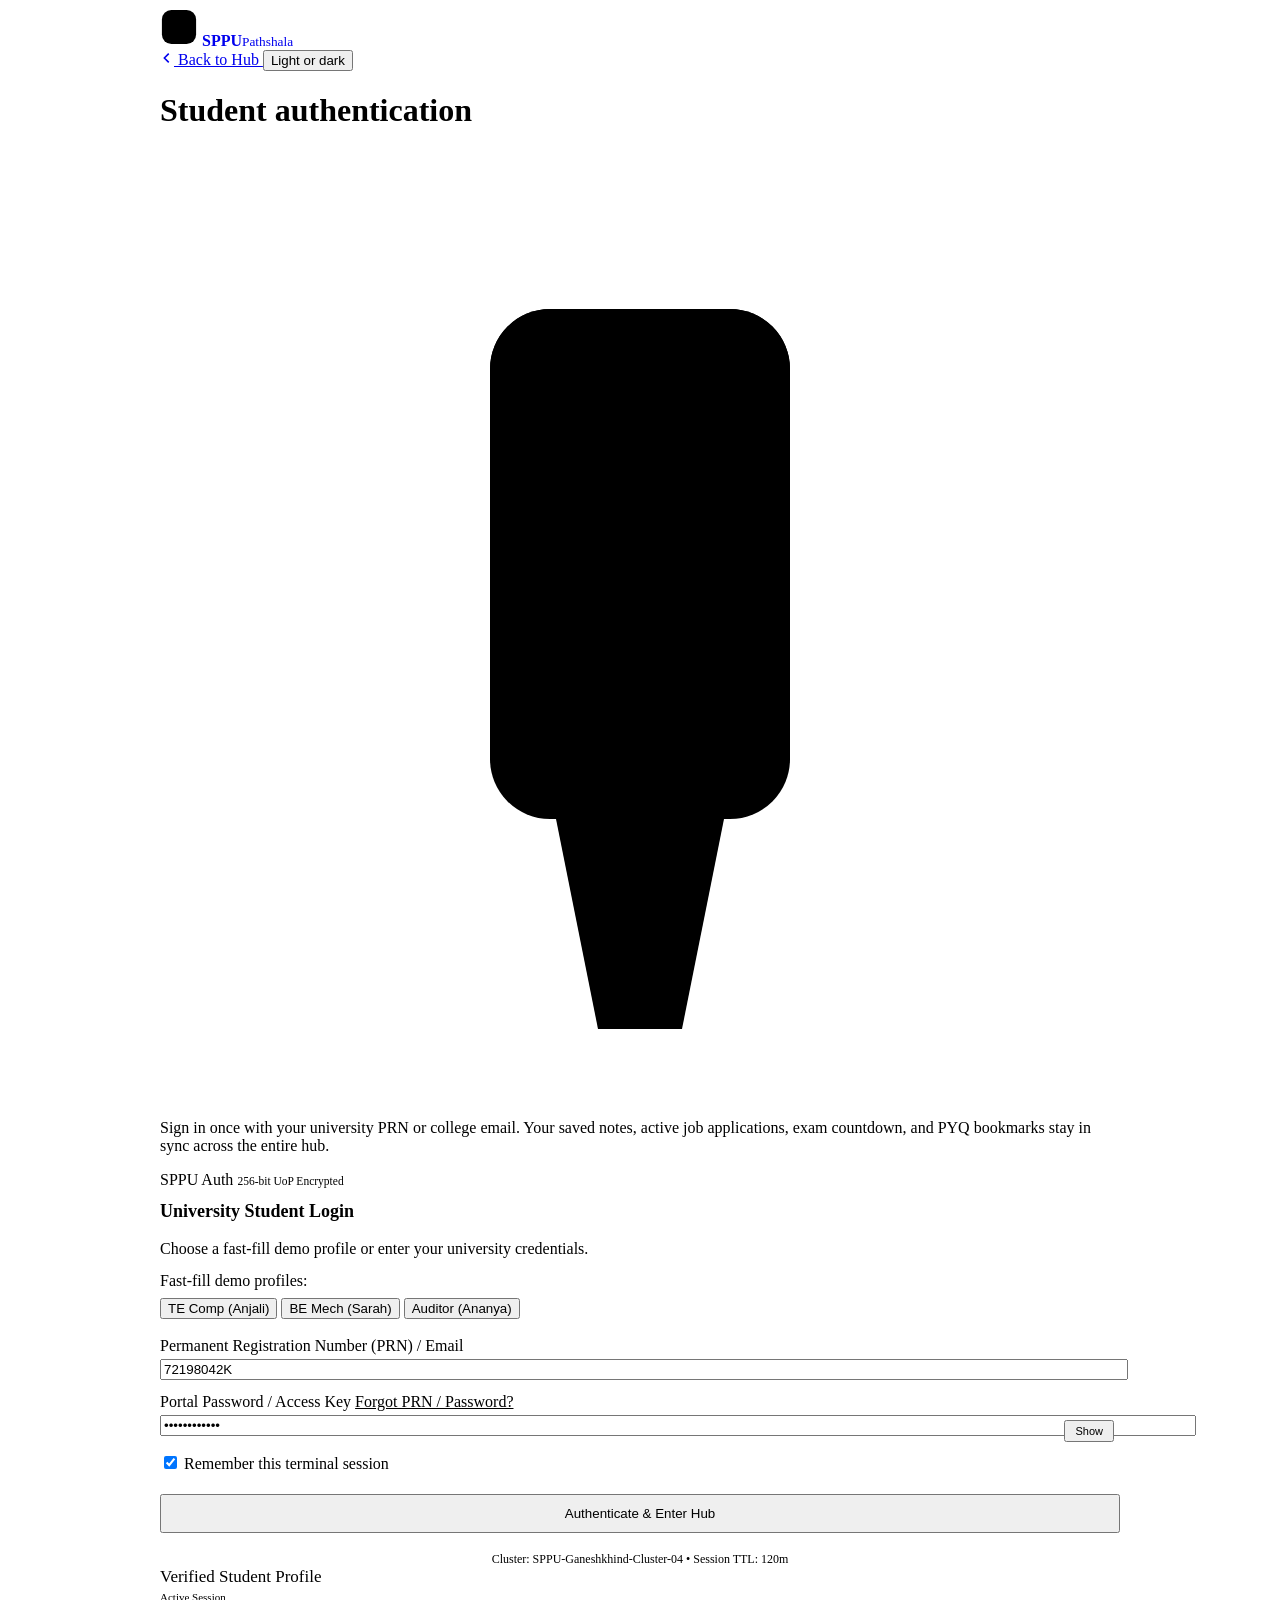
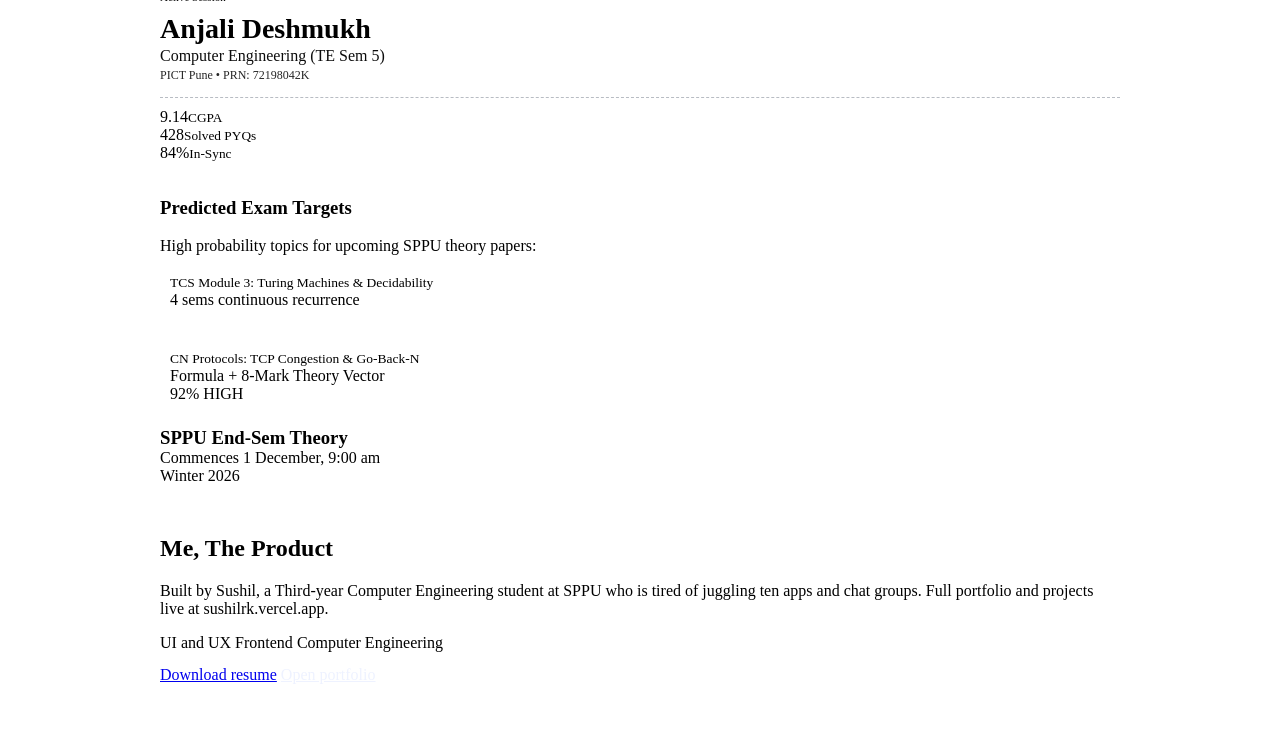
==== login.html @ c186affe "feat: add login page with responsive UI and authentication flow" ====
<!DOCTYPE html>
<html lang="en">

<head>
  <meta charset="utf-8">
  <meta name="viewport" content="width=device-width, initial-scale=1, viewport-fit=cover">
  <title>SPPU Pathshala — Login</title>
  <link rel="stylesheet"
    href="https://fonts.googleapis.com/css2?family=IBM+Plex+Sans+Condensed:wght@600;700&family=IBM+Plex+Sans:wght@400;500&family=IBM+Plex+Mono:wght@500&display=swap">
  <link rel="stylesheet" href="styles.css">
  <style>
    /* Specific layout refinement for standalone login view */
    .login-wrapper {
      min-height: 100vh;
      display: flex;
      flex-direction: column;
    }

    .login-container {
      max-width: 960px;
      margin: 0 auto;
      width: 100%;
      flex: 1;
      padding-bottom: 50px;
    }

    .profile-hud {
      display: grid;
      gap: 16px;
    }
  </style>
</head>

<body>
  <div class="login-wrapper">
    <main class="main login-container">
      <!-- Top navigation bar matching main page -->
      <div class="top">
        <a class="brand" href="index.html" style="text-decoration:none">
          <svg class="lg" viewBox="0 0 40 40" width="38" height="38" aria-hidden="true">
            <rect x="2" y="2" width="36" height="36" rx="10" style="fill:var(--paper);stroke:var(--ink)"
              stroke-width="2" />
            <path d="M13 2v36" style="stroke:var(--mar)" stroke-width="1.5" opacity=".7" />
            <rect x="15" y="18.5" width="19" height="8" rx="2" transform="rotate(-4 24 22)" style="fill:var(--notes)" />
            <path d="M31 15c-2-2.7-9-2.7-10 1.5-.8 3.5 3 4.1 5 4.9 3 1.2 4.6 2.6 3.6 5.8-1.2 3.2-8.1 3.2-10.6-.2"
              fill="none" style="stroke:var(--ink)" stroke-width="2.4" stroke-linecap="round" stroke-linejoin="round" />
          </svg>
          <span><b>SPPU</b><small>Pathshala</small></span>
        </a>
        <div class="row" style="margin-left:auto;gap:8px">
          <a class="top-btn" href="index.html">
            <svg viewBox="0 0 16 16" width="14" height="14" fill="none" stroke="currentColor" stroke-width="1.8"
              aria-hidden="true">
              <path d="M10 13L5 8l5-5" />
            </svg>
            Back to Hub
          </a>
          <button class="top-btn" data-a="th">Light or dark</button>
        </div>
      </div>

      <!-- Header with animated pen underline -->
      <div class="view sw" style="--c:var(--jobs);margin-top:8px">
        <header class="ph">
          <h1 class="d">
            <span class="hl">Student authentication
              <svg class="pen" viewBox="0 0 32 32" aria-hidden="true">
                <path d="M13 22h6l-1.6 8h-2.8z" style="fill:var(--c);stroke:var(--ink)" stroke-width="1.4"
                  stroke-linejoin="round" />
                <rect x="11" y="6" width="10" height="17" rx="2" style="fill:var(--paper);stroke:var(--ink)"
                  stroke-width="1.4" />
                <rect x="11" y="6" width="10" height="5.5" rx="2" style="fill:var(--c);stroke:var(--ink)"
                  stroke-width="1.4" />
                <path d="M14.5 15h3M14.5 18h3" style="stroke:var(--line)" stroke-width="1.2" stroke-linecap="round" />
              </svg>
            </span>
          </h1>
          <p class="lead">Sign in once with your university PRN or college email. Your saved notes, active job
            applications, exam countdown, and PYQ bookmarks stay in sync across the entire hub.</p>
        </header>

        <!-- Two Column Layout matching main page -->
        <div class="two">
          <!-- Left Column: Authentication Form -->
          <div class="card" style="--c:var(--jobs)">
            <div class="row sp">
              <span class="tag">SPPU Auth</span>
              <span class="mono sm" style="font-size:11.5px">256-bit UoP Encrypted</span>
            </div>

            <h3 style="margin-top:12px;font-size:18px">University Student Login</h3>
            <p class="sm" style="margin-bottom:14px">Choose a fast-fill demo profile or enter your university
              credentials.</p>

            <!-- Fast-fill Profile Switchers -->
            <div class="sm" style="font-weight:500;margin-bottom:8px">Fast-fill demo profiles:</div>
            <div class="row" style="margin-bottom:18px;gap:6px">
              <button type="button" class="chip on" id="btn-Anjali" onclick="pickProfile('')">TE Comp (Anjali)</button>
              <button type="button" class="chip" id="btn-Sarah" onclick="pickProfile('Sarah')">BE Mech (Sarah)</button>
              <button type="button" class="chip" id="btn-ananya" onclick="pickProfile('ananya')">Auditor
                (Ananya)</button>
            </div>

            <!-- Login Form -->
            <form id="loginForm" onsubmit="handleLogin(event)" style="display:grid;gap:13px">
              <div>
                <label for="prnInput" class="sm" style="display:block;margin-bottom:4px;font-weight:500">Permanent
                  Registration Number (PRN) / Email</label>
                <input type="text" id="prnInput" value="72198042K" required style="width:100%"
                  placeholder="e.g. 72198042K or student@pict.edu">
              </div>

              <div>
                <div class="row sp" style="margin-bottom:4px">
                  <label for="passInput" class="sm" style="font-weight:500">Portal Password / Access Key</label>
                  <a href="#" class="sm" style="color:var(--mute)"
                    onclick="event.preventDefault();alert('Demo password is pre-filled. You can also sign in with any sample text.')">Forgot
                    PRN / Password?</a>
                </div>
                <div style="position:relative">
                  <input type="password" id="passInput" value="sppu2026pass" required
                    style="width:100%;padding-right:70px">
                  <button type="button" class="btn s alt" onclick="togglePass()"
                    style="position:absolute;right:6px;top:5px;padding:3px 9px;font-size:11px"
                    id="passToggleBtn">Show</button>
                </div>
              </div>

              <label class="row" style="cursor:pointer;margin:4px 0">
                <input type="checkbox" id="rememberMe" checked>
                <span class="sm">Remember this terminal session</span>
              </label>

              <button type="submit" class="btn" style="width:100%;padding:10px;margin-top:4px"
                id="submitBtn">Authenticate &amp; Enter Hub</button>

              <div class="sm" style="text-align:center;color:var(--mute);margin-top:6px;font-size:12px">
                Cluster: SPPU-Ganeshkhind-Cluster-04 • Session TTL: 120m
              </div>
            </form>
          </div>

          <!-- Right Column: Profile Recon & Forecast -->
          <div class="profile-hud">
            <!-- Active Target Ticket -->
            <div class="ticket" id="profileTicket" style="transform:none;--planner:var(--planner)">
              <div class="row sp">
                <div class="d" style="font-size:17px">Verified Student Profile</div>
                <span class="tag" style="background:var(--ink);color:var(--paper);font-size:11px">Active Session</span>
              </div>
              <h2 class="d" id="previewName" style="font-size:28px;margin:8px 0 2px">Anjali Deshmukh</h2>
              <div class="sm" id="previewBranch" style="color:inherit;opacity:.95;font-weight:500">Computer Engineering
                (TE Sem 5)</div>
              <div class="mono" id="previewCollege" style="font-size:12px;margin-top:3px;opacity:.85">PICT Pune • PRN:
                72198042K</div>

              <div class="cd" style="margin-top:14px;border-top:1px dashed rgba(21,33,59,.3);padding-top:10px">
                <div><span id="previewCGPA">9.14</span><small>CGPA</small></div>
                <div><span id="previewPYQ">428</span><small>Solved PYQs</small></div>
                <div><span id="previewSync">84%</span><small>In-Sync</small></div>
              </div>
            </div>

            <!-- Predicted Exam Targets Card -->
            <div class="card" style="--c:var(--pyq)">
              <h3>Predicted Exam Targets</h3>
              <p class="sm" style="margin-bottom:12px">High probability topics for upcoming SPPU theory papers:</p>

              <div style="display:grid;gap:8px">
                <div class="row sp"
                  style="background:var(--bg);padding:8px 10px;border-radius:6px;border:1px solid var(--line)">
                  <div>
                    <div style="font-size:13.5px;font-weight:500" id="t1Title">TCS Module 3: Turing Machines &amp;
                      Decidability</div>
                    <div class="sm">4 sems continuous recurrence</div>
                  </div>
                  <span class="tag" style="--c:var(--mar);color:#fff" id="t1Weight">98% CRITICAL</span>
                </div>

                <div class="row sp"
                  style="background:var(--bg);padding:8px 10px;border-radius:6px;border:1px solid var(--line)">
                  <div>
                    <div style="font-size:13.5px;font-weight:500" id="t2Title">CN Protocols: TCP Congestion &amp;
                      Go-Back-N</div>
                    <div class="sm">Formula + 8-Mark Theory Vector</div>
                  </div>
                  <span class="tag" style="--c:var(--pyq)" id="t2Weight">92% HIGH</span>
                </div>
              </div>
            </div>

            <!-- Countdown card -->
            <div class="card" style="--c:var(--planner)">
              <div class="row sp">
                <div>
                  <h3 style="margin:0">SPPU End-Sem Theory</h3>
                  <div class="sm">Commences 1 December, 9:00 am</div>
                </div>
                <span class="tag">Winter 2026</span>
              </div>
            </div>
          </div>
        </div>

        <!-- Footer matching main page -->
        <footer class="me" style="margin-top:50px">
          <div>
            <h2 class="d">Me, The Product</h2>
            <p>Built by Sushil, a Third-year Computer Engineering student at SPPU who is tired of juggling ten apps and
              chat groups. Full portfolio and projects live at sushilrk.vercel.app.</p>
          </div>
          <div>
            <div class="row" style="margin-bottom:14px">
              <span class="chip">UI and UX</span>
              <span class="chip">Frontend</span>
              <span class="chip">Computer Engineering</span>
            </div>
            <div class="row">
              <a class="btn" href="https://sushilrk.vercel.app" target="_blank" rel="noopener">Download resume</a>
              <a class="btn alt" style="color:#eef2ff;border-color:#3a4870" href="https://sushilrk.vercel.app"
                target="_blank" rel="noopener">Open portfolio</a>
            </div>
          </div>
        </footer>
      </div>
    </main>
  </div>

  <script>
    const root = document.documentElement;
    try {
      const t = localStorage.getItem('th');
      if (t) root.dataset.theme = t;
    } catch (e) { }

    const profiles = {
      Anjali: {
        prn: "72198042K",
        name: "Anjali Deshmukh",
        branch: "Computer Engineering (TE Sem 5)",
        college: "PICT Pune • PRN: 72198042K",
        cgpa: "9.14",
        pyq: "428",
        sync: "84%",
        t1: "TCS Module 3: Turing Machines & Decidability",
        t1W: "98% CRITICAL",
        t2: "CN Protocols: TCP Congestion & Go-Back-N",
        t2W: "92% HIGH",
        color: "var(--planner)"
      },
      Sarah: {
        prn: "71923410B",
        name: "Saraswati Kulkarni",
        branch: "Mechanical Engineering (BE Sem 7)",
        college: "COEP Technological University • PRN: 71923410B",
        cgpa: "8.78",
        pyq: "392",
        sync: "76%",
        t1: "FEA: 2D Truss Element Formulation",
        t1W: "95% CRITICAL",
        t2: "Robotics: DH Parameters & Inverse Kinematics",
        t2W: "89% HIGH",
        color: "var(--events)"
      },
      ananya: {
        prn: "GUEST-9901X",
        name: "Dr. Ananya Joshi",
        branch: "Academic Auditor & Researcher",
        college: "SPPU Campus • PRN: GUEST-9901X",
        cgpa: "10.0",
        pyq: "500",
        sync: "100%",
        t1: "SPPU 2026 Exam Pattern Calibration",
        t1W: "100% AUDIT",
        t2: "Credit System & Relative Grading Curves",
        t2W: "99% RECON",
        color: "var(--lost)"
      }
    };

    let activeKey = 'Anjali';

    function pickProfile(key) {
      activeKey = key;
      const p = profiles[key];
      ['Anjali', 'Sarah', 'ananya'].forEach(k => {
        const el = document.getElementById('btn-' + k);
        if (el) el.classList.toggle('on', k === key);
      });
      document.getElementById('prnInput').value = p.prn;
      document.getElementById('previewName').textContent = p.name;
      document.getElementById('previewBranch').textContent = p.branch;
      document.getElementById('previewCollege').textContent = p.college;
      document.getElementById('previewCGPA').textContent = p.cgpa;
      document.getElementById('previewPYQ').textContent = p.pyq;
      document.getElementById('previewSync').textContent = p.sync;
      document.getElementById('t1Title').textContent = p.t1;
      document.getElementById('t1Weight').textContent = p.t1W;
      document.getElementById('t2Title').textContent = p.t2;
      document.getElementById('t2Weight').textContent = p.t2W;
      const ticket = document.getElementById('profileTicket');
      if (ticket) ticket.style.setProperty('--planner', p.color);
    }

    function togglePass() {
      const inp = document.getElementById('passInput');
      const btn = document.getElementById('passToggleBtn');
      if (inp.type === 'password') {
        inp.type = 'text';
        btn.textContent = 'Hide';
      } else {
        inp.type = 'password';
        btn.textContent = 'Show';
      }
    }

    // Theme toggle button matching main page
    document.querySelector('[data-a="th"]')?.addEventListener('click', () => {
      const dk = root.dataset.theme ? root.dataset.theme === 'dark' : matchMedia('(prefers-color-scheme:dark)').matches;
      const n = dk ? 'light' : 'dark';
      root.dataset.theme = n;
      try { localStorage.setItem('th', n); } catch (e) { }
    });

    function handleLogin(e) {
      e.preventDefault();
      const btn = document.getElementById('submitBtn');
      const p = profiles[activeKey] || profiles.Anjali;
      const prn = document.getElementById('prnInput').value.trim() || p.prn;

      btn.textContent = 'Authenticating with SPPU...';
      btn.style.opacity = '0.75';
      btn.disabled = true;

      try {
        localStorage.setItem('sppu_user', JSON.stringify({
          prn: prn,
          name: p.name,
          branch: p.branch,
          college: p.college
        }));
      } catch (err) { }

      setTimeout(() => {
        btn.textContent = '✓ Access Granted! Redirecting...';
        btn.style.background = 'var(--lost)';
        btn.style.color = 'var(--on)';
        btn.style.borderColor = 'var(--ink)';
        setTimeout(() => {
          window.location.href = 'index.html';
        }, 500);
      }, 600);
    }

    // Check if user is already saved
    try {
      const saved = JSON.parse(localStorage.getItem('sppu_user'));
      if (saved && saved.name) {
        for (const [k, v] of Object.entries(profiles)) {
          if (v.name === saved.name) {
            pickProfile(k);
            break;
          }
        }
      }
    } catch (e) { }
  </script>
</body>

</html>
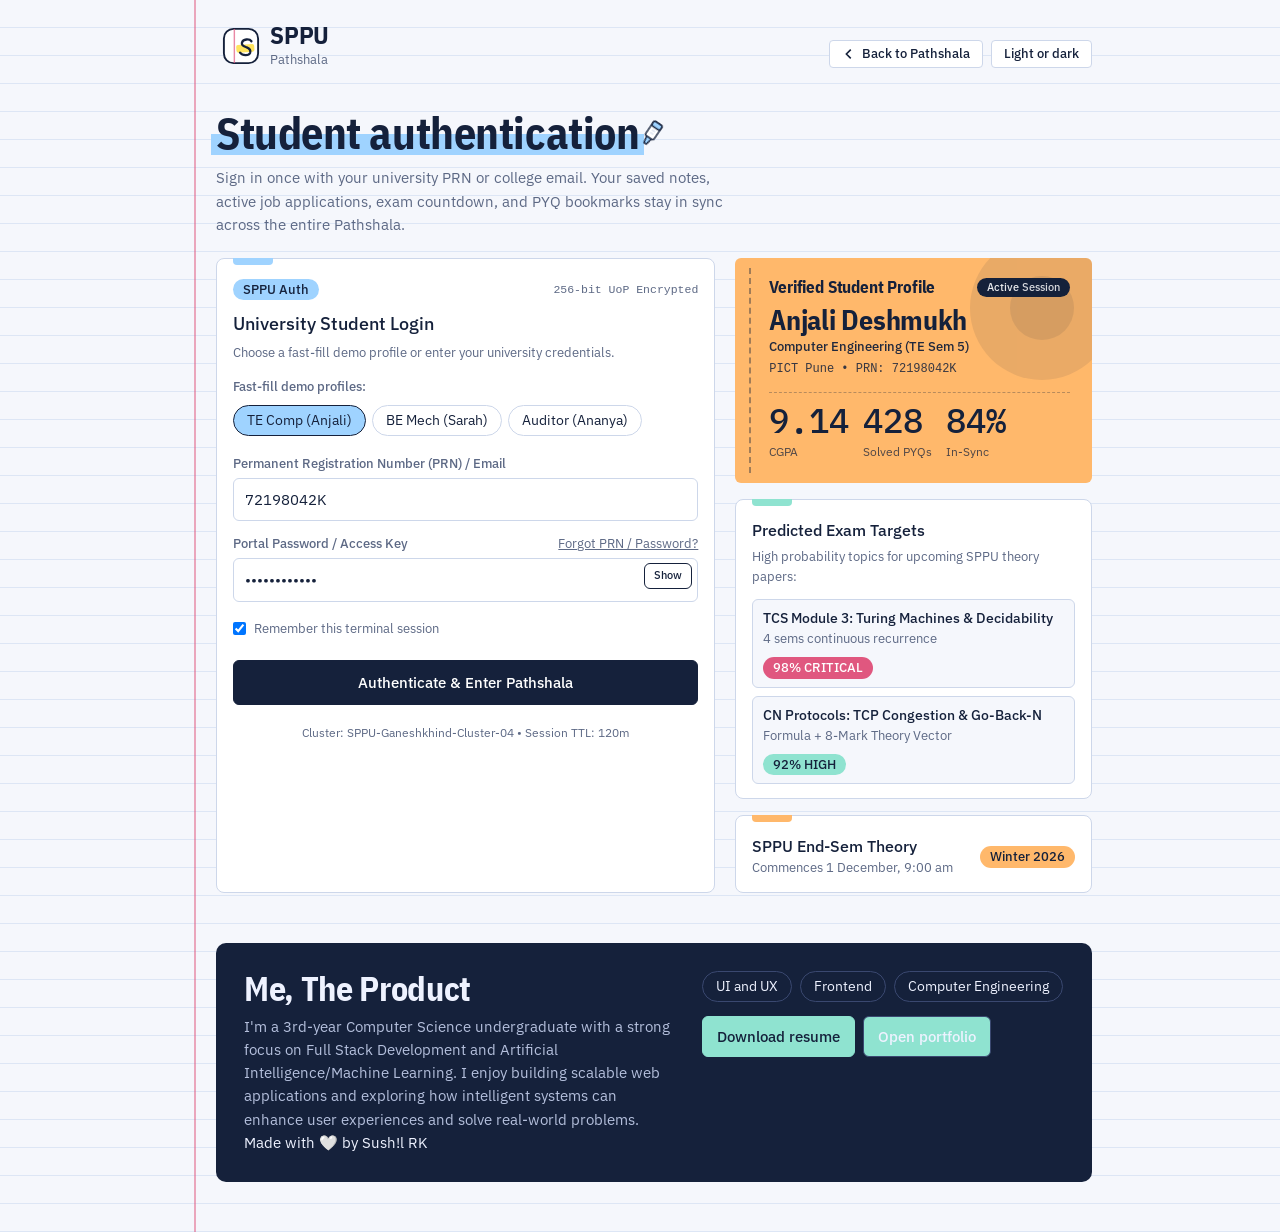
==== commit e4f49e58: "fix : fix login frontend bug" ====
--- a/login.html
+++ b/login.html
@@ -5,6 +5,7 @@
   <meta charset="utf-8">
   <meta name="viewport" content="width=device-width, initial-scale=1, viewport-fit=cover">
   <title>SPPU Pathshala — Login</title>
+  <link rel="icon" type="image/svg+xml" href="data:image/svg+xml,%3Csvg xmlns='http://www.w3.org/2000/svg' viewBox='0 0 40 40'%3E%3Crect x='2' y='2' width='36' height='36' rx='10' fill='%23fff' stroke='%2315213b' stroke-width='2'/%3E%3Cpath d='M13 2v36' stroke='%23e0577f' stroke-width='1.5' opacity='.7'/%3E%3Crect x='15' y='18.5' width='19' height='8' rx='2' transform='rotate(-4 24 22)' fill='%23ffe45e'/%3E%3Cpath d='M31 15c-2-2.7-9-2.7-10 1.5-.8 3.5 3 4.1 5 4.9 3 1.2 4.6 2.6 3.6 5.8-1.2 3.2-8.1 3.2-10.6-.2' fill='none' stroke='%2315213b' stroke-width='2.4' stroke-linecap='round' stroke-linejoin='round'/%3E%3C/svg%3E">
   <link rel="stylesheet"
     href="https://fonts.googleapis.com/css2?family=IBM+Plex+Sans+Condensed:wght@600;700&family=IBM+Plex+Sans:wght@400;500&family=IBM+Plex+Mono:wght@500&display=swap">
   <link rel="stylesheet" href="styles.css">
@@ -53,7 +54,7 @@
               aria-hidden="true">
               <path d="M10 13L5 8l5-5" />
             </svg>
-            Back to Hub
+            Back to Pathshala
           </a>
           <button class="top-btn" data-a="th">Light or dark</button>
         </div>
@@ -76,7 +77,7 @@
             </span>
           </h1>
           <p class="lead">Sign in once with your university PRN or college email. Your saved notes, active job
-            applications, exam countdown, and PYQ bookmarks stay in sync across the entire hub.</p>
+            applications, exam countdown, and PYQ bookmarks stay in sync across the entire Pathshala.</p>
         </header>
 
         <!-- Two Column Layout matching main page -->
@@ -95,7 +96,7 @@
             <!-- Fast-fill Profile Switchers -->
             <div class="sm" style="font-weight:500;margin-bottom:8px">Fast-fill demo profiles:</div>
             <div class="row" style="margin-bottom:18px;gap:6px">
-              <button type="button" class="chip on" id="btn-Anjali" onclick="pickProfile('')">TE Comp (Anjali)</button>
+              <button type="button" class="chip on" id="btn-Anjali" onclick="pickProfile('Anjali')">TE Comp (Anjali)</button>
               <button type="button" class="chip" id="btn-Sarah" onclick="pickProfile('Sarah')">BE Mech (Sarah)</button>
               <button type="button" class="chip" id="btn-ananya" onclick="pickProfile('ananya')">Auditor
                 (Ananya)</button>
@@ -132,7 +133,7 @@
               </label>
 
               <button type="submit" class="btn" style="width:100%;padding:10px;margin-top:4px"
-                id="submitBtn">Authenticate &amp; Enter Hub</button>
+                id="submitBtn">Authenticate &amp; Enter Pathshala</button>
 
               <div class="sm" style="text-align:center;color:var(--mute);margin-top:6px;font-size:12px">
                 Cluster: SPPU-Ganeshkhind-Cluster-04 • Session TTL: 120m
@@ -143,7 +144,16 @@
           <!-- Right Column: Profile Recon & Forecast -->
           <div class="profile-hud">
             <!-- Active Target Ticket -->
-            <div class="ticket" id="profileTicket" style="transform:none;--planner:var(--planner)">
+            <div class="ticket" id="profileTicket" style="transform:none;position:relative;overflow:hidden">
+              <!-- Background Sticker for Anjali -->
+              <div id="profileSticker" style="position:absolute;right:-30px;top:-30px;width:160px;height:160px;opacity:0.3;pointer-events:none;color:var(--on)">
+                <svg viewBox="0 0 100 100" fill="currentColor" stroke="none">
+                  <circle cx="50" cy="50" r="45" opacity="0.3"/>
+                  <path d="M50 5v90M5 50h90" opacity="0.5"/>
+                  <circle cx="50" cy="50" r="20" opacity="0.4"/>
+                  <path d="M30 30l40 40M70 30l-40 40" opacity="0.5"/>
+                </svg>
+              </div>
               <div class="row sp">
                 <div class="d" style="font-size:17px">Verified Student Profile</div>
                 <span class="tag" style="background:var(--ink);color:var(--paper);font-size:11px">Active Session</span>
@@ -206,8 +216,10 @@
         <footer class="me" style="margin-top:50px">
           <div>
             <h2 class="d">Me, The Product</h2>
-            <p>Built by Sushil, a Third-year Computer Engineering student at SPPU who is tired of juggling ten apps and
-              chat groups. Full portfolio and projects live at sushilrk.vercel.app.</p>
+            <p>I'm a 3rd-year Computer Science undergraduate with a strong focus on Full Stack Development and Artificial Intelligence/Machine Learning. I enjoy building scalable web applications and exploring how intelligent systems can enhance user experiences and solve real-world problems.</p>
+            <div class="shimmer-footer">
+              <span class="shimmer-text">Made with 🤍 by Sush!l RK</span>
+            </div>
           </div>
           <div>
             <div class="row" style="margin-bottom:14px">
@@ -246,7 +258,8 @@
         t1W: "98% CRITICAL",
         t2: "CN Protocols: TCP Congestion & Go-Back-N",
         t2W: "92% HIGH",
-        color: "var(--planner)"
+        color: "#ffb86b",
+        sticker: `<svg viewBox="0 0 100 100" fill="currentColor" stroke="none"><circle cx="50" cy="50" r="45" opacity="0.3"/><path d="M50 5v90M5 50h90" opacity="0.5"/><circle cx="50" cy="50" r="20" opacity="0.4"/><path d="M30 30l40 40M70 30l-40 40" opacity="0.5"/></svg>`
       },
       Sarah: {
         prn: "71923410B",
@@ -260,7 +273,8 @@
         t1W: "95% CRITICAL",
         t2: "Robotics: DH Parameters & Inverse Kinematics",
         t2W: "89% HIGH",
-        color: "var(--events)"
+        color: "#ff9ec4",
+        sticker: `<svg viewBox="0 0 100 100" fill="currentColor" stroke="none"><rect x="10" y="10" width="80" height="80" rx="8" opacity="0.3"/><circle cx="50" cy="50" r="25" opacity="0.4"/><path d="M50 25v50M25 50h50" opacity="0.5"/><path d="M30 30l40 40M70 30l-40 40" opacity="0.5"/></svg>`
       },
       ananya: {
         prn: "GUEST-9901X",
@@ -274,7 +288,8 @@
         t1W: "100% AUDIT",
         t2: "Credit System & Relative Grading Curves",
         t2W: "99% RECON",
-        color: "var(--lost)"
+        color: "#b9e6a2",
+        sticker: `<svg viewBox="0 0 100 100" fill="currentColor" stroke="none"><polygon points="50,10 90,90 10,90" opacity="0.3"/><circle cx="50" cy="55" r="12" opacity="0.4"/><path d="M50 67v20" opacity="0.5"/></svg>`
       }
     };
 
@@ -299,7 +314,16 @@
       document.getElementById('t2Title').textContent = p.t2;
       document.getElementById('t2Weight').textContent = p.t2W;
       const ticket = document.getElementById('profileTicket');
-      if (ticket) ticket.style.setProperty('--planner', p.color);
+      if (ticket) {
+        ticket.style.setProperty('--planner', p.color);
+        ticket.style.background = p.color;
+      }
+      const sticker = document.getElementById('profileSticker');
+      if (sticker && p.sticker) {
+        sticker.innerHTML = p.sticker;
+        sticker.style.color = 'var(--on)';
+        sticker.style.opacity = '0.3';
+      }
     }
 
     function togglePass() {
@@ -321,6 +345,9 @@
       root.dataset.theme = n;
       try { localStorage.setItem('th', n); } catch (e) { }
     });
+
+    // Initialize sticker on page load
+    pickProfile('Anjali');
 
     function handleLogin(e) {
       e.preventDefault();
--- a/styles.css
+++ b/styles.css
@@ -0,0 +1,1446 @@
+:root {
+    --bg: #f5f7fc;
+    --rule: #dde6f5;
+    --paper: #fff;
+    --ink: #15213b;
+    --mute: #5d6985;
+    --line: #cdd7ea;
+    --mar: #e0577f;
+    --on: #15213b;
+    --foot: #15213b;
+    --notes: #ffe45e;
+    --planner: #ffb86b;
+    --events: #ff9ec4;
+    --jobs: #9fd3ff;
+    --lost: #b9e6a2;
+    --mess: #d4c2ff;
+    --pyq: #8fe3d0;
+    --home: #ffe45e;
+    color-scheme: light;
+    box-sizing: border-box;
+    padding-top: env(safe-area-inset-top, 0px);
+    padding-bottom: env(safe-area-inset-bottom, 0px)
+}
+
+@media(prefers-color-scheme:dark) {
+    :root:not([data-theme="light"]) {
+        --bg: #000000;
+        --rule: #0d0d0d;
+        --paper: #161616;
+        --ink: #f0f0f0;
+        --mute: #6b7280;
+        --line: #2a2a2a;
+        --foot: #000000;
+        --card-shadow: 0 2px 8px rgba(0,0,0,.8), 0 0 0 1px rgba(255,255,255,.06);
+        --card-hover-shadow: 0 4px 20px rgba(0,0,0,.9), 0 0 0 1px rgba(255,255,255,.12);
+        color-scheme: dark
+    }
+}
+
+:root[data-theme="dark"] {
+    --bg: #000000;
+    --rule: #0d0d0d;
+    --paper: #161616;
+    --ink: #f0f0f0;
+    --mute: #6b7280;
+    --line: #2a2a2a;
+    --foot: #000000;
+    --card-shadow: 0 2px 8px rgba(0,0,0,.8), 0 0 0 1px rgba(255,255,255,.06);
+    --card-hover-shadow: 0 4px 20px rgba(0,0,0,.9), 0 0 0 1px rgba(255,255,255,.12);
+    color-scheme: dark
+}
+
+html {
+    scroll-padding-top: env(safe-area-inset-top, 0px)
+}
+
+* {
+    box-sizing: border-box;
+    margin: 0
+}
+
+body {
+    font: 15px/1.55 'IBM Plex Sans', system-ui, sans-serif;
+    color: var(--ink);
+    background: repeating-linear-gradient(transparent 0 27px, var(--rule) 27px 28px), var(--bg)
+}
+
+.d {
+    font-family: 'IBM Plex Sans Condensed', 'Arial Narrow', sans-serif;
+    font-weight: 700;
+    letter-spacing: -.01em;
+    line-height: 1.05
+}
+
+.app {
+    display: grid;
+    grid-template-columns: 224px 1fr;
+    min-height: 100vh
+}
+
+.side {
+    position: sticky;
+    top: env(safe-area-inset-top, 0px);
+    height: 100vh;
+    background: var(--paper);
+    border-right: 1px solid var(--line);
+    padding: 22px 12px;
+    display: flex;
+    flex-direction: column;
+    gap: 3px
+}
+
+.side .d {
+    font-size: 23px;
+    padding: 0 10px 18px
+}
+
+button,
+select,
+input,
+textarea {
+    font: inherit;
+    color: inherit
+}
+
+.nv {
+    all: unset;
+    cursor: pointer;
+    display: flex;
+    align-items: center;
+    gap: 10px;
+    padding: 9px 10px;
+    border-radius: 6px;
+    font-weight: 500;
+    color: var(--mute)
+}
+
+.nv i {
+    width: 10px;
+    height: 10px;
+    border-radius: 50%;
+    background: var(--c)
+}
+
+.nv.on {
+    background: var(--c);
+    color: var(--on)
+}
+
+.nv.on i {
+    background: var(--on)
+}
+
+.nv b {
+    margin-left: auto;
+    font: 500 12px 'IBM Plex Mono', monospace
+}
+
+:focus-visible {
+    outline: 2px solid var(--ink);
+    outline-offset: 2px
+}
+
+.main {
+    position: relative;
+    padding: 20px 28px 110px 56px;
+    min-width: 0
+}
+
+.main::before {
+    content: "";
+    position: absolute;
+    left: 34px;
+    top: 0;
+    bottom: 0;
+    width: 1.5px;
+    background: var(--mar);
+    opacity: .5
+}
+
+.top {
+    display: flex;
+    justify-content: space-between;
+    align-items: center;
+    margin-bottom: 22px
+}
+
+.top .d {
+    font-size: 19px;
+    display: none
+}
+
+.view {
+    max-width: 1000px;
+    --c: var(--home)
+}
+
+.ph {
+    margin-bottom: 22px
+}
+
+.ph h1 {
+    font-size: clamp(30px, 5vw, 44px)
+}
+
+.hl {
+    background: linear-gradient(transparent 52%, var(--c) 52% 90%, transparent 90%);
+    padding: 0 5px;
+    margin-left: -5px;
+    -webkit-box-decoration-break: clone;
+    box-decoration-break: clone
+}
+
+.lead {
+    max-width: 58ch;
+    color: var(--mute);
+    margin-top: 10px
+}
+
+/* ── Scroll-reveal animation ─────────────────────────────── */
+.reveal-hidden {
+    opacity: 0 !important;
+    transform: translateY(26px) !important;
+    transition:
+        opacity  .8s cubic-bezier(.25,.9,.3,1),
+        transform .8s cubic-bezier(.25,.9,.3,1) !important;
+    will-change: opacity, transform
+}
+
+.reveal-visible {
+    opacity: 1 !important;
+    transform: translateY(0) !important
+}
+
+@media(prefers-reduced-motion: reduce) {
+    .reveal-hidden,
+    .reveal-visible {
+        opacity: 1 !important;
+        transform: none !important;
+        transition: none !important
+    }
+}
+/* ────────────────────────────────────────────────────────── */
+
+
+.grid {
+    display: grid;
+    grid-template-columns: repeat(auto-fill, minmax(250px, 1fr));
+    gap: 16px
+}
+
+.card {
+    position: relative;
+    background: var(--paper);
+    border: 1px solid var(--line);
+    border-radius: 8px;
+    padding: 20px 16px 14px;
+    box-shadow: var(--card-shadow, none);
+    transition: box-shadow .25s, border-color .25s, transform .25s cubic-bezier(.25,.9,.3,1)
+}
+
+.card:hover {
+    border-color: color-mix(in srgb, var(--c, var(--ink)) 60%, var(--line));
+    transform: translateY(-3px);
+    box-shadow: var(--card-hover-shadow, 0 6px 20px rgba(21,33,59,.12)),
+                0 0 0 1px color-mix(in srgb, var(--c, transparent) 18%, transparent)
+}
+
+.card::before {
+    content: "";
+    position: absolute;
+    top: -1px;
+    left: 16px;
+    width: 40px;
+    height: 7px;
+    background: var(--c);
+    border-radius: 0 0 4px 4px
+}
+
+.card h3 {
+    font-size: 16px;
+    font-weight: 500;
+    line-height: 1.35;
+    margin-bottom: 6px
+}
+
+.row {
+    display: flex;
+    gap: 8px;
+    align-items: center;
+    flex-wrap: wrap
+}
+
+.sp {
+    justify-content: space-between
+}
+
+.tag {
+    display: inline-block;
+    background: var(--c);
+    color: var(--on);
+    border-radius: 99px;
+    padding: 1px 10px;
+    font-size: 12.5px;
+    font-weight: 500
+}
+
+.tag.q {
+    background: none;
+    border: 1px solid var(--line);
+    color: var(--mute)
+}
+
+.sm {
+    font-size: 13px;
+    color: var(--mute)
+}
+
+.mono {
+    font-family: 'IBM Plex Mono', monospace
+}
+
+.btn {
+    cursor: pointer;
+    border: 1px solid var(--ink);
+    background: var(--ink);
+    color: var(--paper);
+    border-radius: 6px;
+    padding: 8px 14px;
+    font-weight: 500;
+    text-decoration: none;
+    display: inline-block
+}
+
+.btn.alt {
+    background: none;
+    color: var(--ink)
+}
+
+.btn.s {
+    padding: 4px 10px;
+    font-size: 13px
+}
+
+.chip {
+    cursor: pointer;
+    border: 1px solid var(--line);
+    background: var(--paper);
+    border-radius: 99px;
+    padding: 4px 13px;
+    font-size: 13.5px
+}
+
+.chip.on {
+    background: var(--c);
+    color: var(--on);
+    border-color: var(--ink)
+}
+
+.top-btn {
+    cursor: pointer;
+    border: 1px solid var(--line);
+    background: var(--paper);
+    border-radius: 4px;
+    padding: 5px 12px;
+    font-size: 13px;
+    font-weight: 500;
+    display: inline-flex;
+    align-items: center;
+    gap: 6px;
+    line-height: 1.2;
+    white-space: nowrap;
+    color: var(--ink);
+    text-decoration: none
+}
+
+.top-btn:hover {
+    border-color: var(--ink);
+    background: var(--rule)
+}
+
+.bar {
+    display: flex;
+    gap: 10px;
+    flex-wrap: wrap;
+    margin-bottom: 18px;
+    align-items: center
+}
+
+input,
+select,
+textarea {
+    background: var(--paper);
+    border: 1px solid var(--line);
+    border-radius: 6px;
+    padding: 9px 11px;
+    min-width: 0
+}
+
+input[type=search] {
+    flex: 1 1 220px
+}
+
+textarea {
+    width: 100%;
+    min-height: 80px
+}
+
+.ib {
+    all: unset;
+    cursor: pointer;
+    padding: 4px;
+    border-radius: 6px;
+    display: inline-flex
+}
+
+.ib svg {
+    width: 20px;
+    height: 20px;
+    fill: none;
+    stroke: var(--ink);
+    stroke-width: 1.7
+}
+
+.ib.on svg {
+    fill: var(--c);
+}
+
+.empty {
+    color: var(--mute);
+    padding: 26px 0
+}
+
+.hero {
+    display: grid;
+    grid-template-columns: 1.15fr 1fr;
+    gap: 34px;
+    align-items: center;
+    margin-bottom: 34px
+}
+
+.hero h1 {
+    font-size: clamp(36px, 6vw, 58px);
+    margin-bottom: 6px
+}
+
+.ticket {
+    position: relative;
+    background: var(--planner);
+    color: var(--on);
+    padding: 20px 22px 18px 34px;
+    border-radius: 6px;
+    transform: rotate(-1.4deg)
+}
+
+.ticket::before {
+    content: "";
+    position: absolute;
+    left: 14px;
+    top: 10px;
+    bottom: 10px;
+    border-left: 2px dashed rgba(21, 33, 59, .4)
+}
+
+.ticket .d {
+    font-size: 21px
+}
+
+.cd {
+    display: flex;
+    gap: 14px;
+    margin: 10px 0 6px
+}
+
+.cd span {
+    font: 500 34px/1 'IBM Plex Mono', monospace
+}
+
+.cd small {
+    display: block;
+    font: 12px 'IBM Plex Sans', sans-serif;
+    opacity: .75;
+    margin-top: 4px
+}
+
+.tiles {
+    display: grid;
+    grid-template-columns: repeat(auto-fill, minmax(210px, 1fr));
+    gap: 16px
+}
+
+.tile {
+    all: unset;
+    cursor: pointer;
+    position: relative;
+    background: var(--paper);
+    border: 1px solid var(--line);
+    border-radius: 8px;
+    padding: 20px 16px 14px;
+    display: block;
+    box-shadow: var(--card-shadow, none);
+    transition: box-shadow .25s, border-color .25s, transform .25s cubic-bezier(.25,.9,.3,1)
+}
+
+.tile::before {
+    content: "";
+    position: absolute;
+    top: -1px;
+    left: 16px;
+    width: 40px;
+    height: 7px;
+    background: var(--c);
+    border-radius: 0 0 4px 4px
+}
+
+.tile:hover {
+    border-color: color-mix(in srgb, var(--c, var(--ink)) 70%, var(--line));
+    transform: translateY(-3px);
+    box-shadow: var(--card-hover-shadow, 0 6px 20px rgba(21,33,59,.12)),
+                0 0 0 1px color-mix(in srgb, var(--c, transparent) 20%, transparent)
+}
+
+.tile .d {
+    font-size: 30px;
+    margin: 4px 0
+}
+
+table {
+    width: 100%;
+    border-collapse: collapse;
+    background: var(--paper);
+    border: 1px solid var(--line)
+}
+
+td,
+th {
+    text-align: left;
+    padding: 9px 12px;
+    border-bottom: 1px solid var(--line)
+}
+
+th {
+    font-weight: 500;
+    color: var(--mute)
+}
+
+.sum {
+    display: grid;
+    grid-template-columns: repeat(4, 1fr);
+    gap: 10px;
+    margin-bottom: 16px
+}
+
+.sum button {
+    all: unset;
+    cursor: pointer;
+    background: var(--paper);
+    border: 1px solid var(--line);
+    border-radius: 8px;
+    padding: 10px 12px
+}
+
+.sum button.on {
+    border-color: var(--ink);
+    background: var(--c);
+    color: var(--on)
+}
+
+.sum .d {
+    font-size: 28px;
+    display: block
+}
+
+.two {
+    display: grid;
+    grid-template-columns: 1.4fr 1fr;
+    gap: 20px
+}
+
+.fq {
+    display: grid;
+    grid-template-columns: 130px 1fr 24px;
+    gap: 10px;
+    align-items: center;
+    margin: 8px 0;
+    font-size: 14px
+}
+
+.fq div {
+    height: 12px;
+    background: var(--rule);
+    border-radius: 3px
+}
+
+.fq i {
+    display: block;
+    height: 100%;
+    background: var(--c);
+    border-radius: 3px
+}
+
+.rev {
+    display: none;
+    margin-top: 10px;
+    border-top: 1px dashed var(--line);
+    padding-top: 8px
+}
+
+.open .rev {
+    display: block
+}
+
+.polaroid {
+    height: 110px;
+    border-radius: 6px;
+    margin-bottom: 12px;
+    background: repeating-linear-gradient(135deg, var(--rule) 0 8px, transparent 8px 16px);
+    display: grid;
+    place-items: center;
+    color: var(--mute);
+    font-size: 13px;
+    border: 1px solid var(--line);
+    position: relative;
+    overflow: hidden;
+}
+
+.polaroid img {
+    width: 100%;
+    height: 100%;
+    object-fit: cover;
+    display: block;
+    transition: transform .3s ease;
+}
+
+.card:hover .polaroid img {
+    transform: scale(1.04);
+}
+
+.polaroid .badge {
+    position: absolute;
+    top: 6px;
+    right: 6px;
+    background: rgba(21, 33, 59, .82);
+    color: #fff;
+    padding: 2px 8px;
+    border-radius: 99px;
+    font-size: 11px;
+    font-weight: 500;
+    backdrop-filter: blur(4px);
+}
+
+.me {
+    margin-top: 56px;
+    background: var(--foot);
+    color: #eef2ff;
+    border-radius: 10px;
+    padding: 28px;
+    display: grid;
+    grid-template-columns: 1.2fr 1fr;
+    gap: 24px
+}
+
+.me h2 {
+    font-size: 34px;
+    margin-bottom: 8px
+}
+
+.me p {
+    color: #b4bfdc;
+    max-width: 50ch
+}
+
+.me .chip {
+    background: none;
+    color: #eef2ff;
+    border-color: #3a4870;
+    cursor: default
+}
+
+.me .btn {
+    background: var(--pyq);
+    border-color: var(--pyq);
+    color: #15213b
+}
+
+#m {
+    position: fixed;
+    inset: 0;
+    background: rgba(10, 15, 30, .5);
+    display: none;
+    align-items: center;
+    justify-content: center;
+    z-index: 20
+}
+
+#m.on {
+    display: flex
+}
+
+.sheet {
+    background: var(--paper);
+    border-radius: 12px;
+    padding: 22px;
+    width: min(440px, 92vw);
+    display: grid;
+    gap: 12px;
+    max-height: 88vh;
+    overflow: auto
+}
+
+.sheet h2 {
+    font-size: 26px
+}
+
+.bn {
+    --tw: 87px;
+    --lw: 83px;
+    --sp: cubic-bezier(.3, 1.3, .45, 1);
+    display: none;
+    position: fixed;
+    left: 14px;
+    right: 14px;
+    bottom: calc(10px + env(safe-area-inset-bottom, 0px));
+    height: 64px;
+    padding: 0 6px;
+    z-index: 5;
+    touch-action: none;
+    user-select: none;
+    -webkit-user-select: none;
+    -webkit-touch-callout: none;
+    -webkit-tap-highlight-color: transparent
+}
+
+.bn .bg {
+    position: absolute;
+    inset: 0;
+    z-index: 0;
+    border-radius: 99px;
+    border: 1px solid var(--gl-e);
+    background: linear-gradient(180deg, var(--gl-a), var(--gl-b)), color-mix(in srgb, var(--paper) 30%, transparent);
+    -webkit-backdrop-filter: blur(16px) saturate(1.7);
+    backdrop-filter: blur(16px) saturate(1.7);
+    box-shadow: inset 0 1.5px 0 var(--gl-i), inset 0 -2px 6px rgba(21, 33, 59, .08), 0 12px 30px var(--gl-s), 0 2px 6px var(--gl-s)
+}
+
+.bt {
+    all: unset;
+    box-sizing: border-box;
+    flex: 1 1 0;
+    min-width: 0;
+    height: 100%;
+    position: relative;
+    z-index: 2;
+    display: flex;
+    flex-direction: column;
+    align-items: center;
+    justify-content: center;
+    gap: 4px;
+    cursor: pointer;
+    color: var(--mute);
+    font: 500 10.5px/1 'IBM Plex Sans', system-ui, sans-serif;
+    white-space: nowrap;
+    transition: color .2s;
+    -webkit-tap-highlight-color: transparent
+}
+
+.bt:focus-visible {
+    outline: 2px solid var(--ink);
+    outline-offset: -5px;
+    border-radius: 99px
+}
+
+.bt svg {
+    width: 23px;
+    height: 23px;
+    fill: none;
+    stroke: currentColor;
+    stroke-width: 1.7;
+    stroke-linecap: round;
+    stroke-linejoin: round;
+    transition: transform .3s var(--sp), fill .25s
+}
+
+.bt.hot {
+    color: var(--ink)
+}
+
+.bt.hot svg {
+    fill: color-mix(in srgb, var(--c) 60%, transparent);
+    transform: translateY(-1px) scale(1.08)
+}
+
+.bt b {
+    position: absolute;
+    top: 9px;
+    left: calc(50% + 7px);
+    min-width: 14px;
+    height: 14px;
+    padding: 0 3px;
+    border-radius: 99px;
+    background: var(--mar);
+    color: #fff;
+    font: 600 9px/14px 'IBM Plex Mono', monospace;
+    text-align: center
+}
+
+.bt b:empty {
+    display: none
+}
+
+.bl {
+    --sh: 0 12px 22px -10px rgba(14, 22, 45, .34), 0 2px 6px rgba(14, 22, 45, .14);
+    position: absolute;
+    left: 0;
+    top: 6px;
+    bottom: 6px;
+    width: var(--lw);
+    z-index: 1;
+    border-radius: 99px;
+    pointer-events: none;
+    will-change: transform;
+    transition: transform .55s var(--sp);
+    background: linear-gradient(180deg, rgba(255, 255, 255, calc(.18 + var(--gt)*.3)), rgba(255, 255, 255, calc(.04 + var(--gt)*.15)) 55%, rgba(255, 255, 255, calc(.12 + var(--gt)*.2))), color-mix(in srgb, var(--c, var(--home)) calc(12% + var(--gt)*26%), transparent);
+    -webkit-backdrop-filter: saturate(1.6) brightness(1.06);
+    backdrop-filter: saturate(1.6) brightness(1.06);
+    box-shadow: 0 0 0 .75px rgba(14, 22, 45, .34), inset 0 0 0 1px rgba(255, 255, 255, .3), inset 2.5px 2.5px 2px -1.5px #fff, inset -2.5px -2.5px 2px -1.5px rgba(255, 255, 255, .75), inset 0 12px 14px -12px rgba(255, 255, 255, .95), inset 0 -14px 16px -14px color-mix(in srgb, var(--c, var(--home)) 80%, transparent), var(--sh)
+}
+
+.bl::before {
+    content: "";
+    position: absolute;
+    left: 14%;
+    right: 14%;
+    top: 3px;
+    height: 30%;
+    border-radius: 99px;
+    background: linear-gradient(180deg, rgba(255, 255, 255, .85), rgba(255, 255, 255, 0));
+    opacity: .5
+}
+
+.bl.drag {
+    scale: 1.14 1.16;
+    --sh: 0 24px 34px -12px rgba(14, 22, 45, .42), 0 6px 14px rgba(14, 22, 45, .2);
+    transition: none
+}
+
+.bl.catch {
+    transition: transform .22s cubic-bezier(.2, .8, .3, 1)
+}
+
+@media(prefers-reduced-motion:reduce) {
+
+    .bl,
+    .bt svg {
+        transition: none !important
+    }
+}
+
+@media(max-width:820px) {
+    .app {
+        display: block
+    }
+
+    .side {
+        display: none
+    }
+
+    .bn {
+        display: flex
+    }
+
+    .main {
+        padding: 16px 16px 112px 32px
+    }
+
+    .main::before {
+        left: 16px
+    }
+
+    .top .d {
+        display: block
+    }
+
+    .hero,
+    .two,
+    .me {
+        grid-template-columns: 1fr
+    }
+
+    .sum {
+        grid-template-columns: repeat(2, 1fr)
+    }
+
+    #m {
+        align-items: flex-end
+    }
+
+    .sheet {
+        width: 100%;
+        border-radius: 16px 16px 0 0;
+        padding-bottom: calc(22px + env(safe-area-inset-bottom, 0px))
+    }
+
+    .top-btn {
+        padding: 4px 9px;
+        font-size: 12px;
+        gap: 5px;
+        border-radius: 4px
+    }
+}
+
+@media(prefers-reduced-motion:no-preference) {
+    .ticket {
+        animation: land .6s cubic-bezier(.2, .9, .3, 1.2)
+    }
+
+    @keyframes land {
+        from {
+            transform: rotate(5deg) translateY(-18px);
+            opacity: 0
+        }
+    }
+}
+
+:root {
+    --gl-a: rgba(255, 255, 255, .62);
+    --gl-b: rgba(255, 255, 255, .1);
+    --gl-e: rgba(255, 255, 255, .75);
+    --gl-i: rgba(255, 255, 255, .95);
+    --gl-s: rgba(21, 33, 59, .18);
+    --gl-h: rgba(255, 255, 255, .8);
+    --gt: .2
+}
+
+@media(prefers-color-scheme:dark) {
+    :root:not([data-theme="light"]) {
+        --gl-a: rgba(255, 255, 255, .16);
+        --gl-b: rgba(255, 255, 255, .03);
+        --gl-e: rgba(255, 255, 255, .22);
+        --gl-i: rgba(255, 255, 255, .35);
+        --gl-s: rgba(0, 0, 0, .5);
+        --gl-h: rgba(255, 255, 255, .26)
+    }
+}
+
+:root[data-theme="dark"] {
+    --gl-a: rgba(255, 255, 255, .16);
+    --gl-b: rgba(255, 255, 255, .03);
+    --gl-e: rgba(255, 255, 255, .22);
+    --gl-i: rgba(255, 255, 255, .35);
+    --gl-s: rgba(0, 0, 0, .5);
+    --gl-h: rgba(255, 255, 255, .26)
+}
+
+body {
+    overflow-x: clip
+}
+
+.top {
+    position: relative;
+    z-index: 8
+}
+
+.glass {
+    cursor: pointer;
+    display: inline-flex;
+    align-items: center;
+    gap: 8px;
+    padding: 7px 14px;
+    border-radius: 99px;
+    font-weight: 500;
+    color: var(--ink);
+    border: 1px solid var(--gl-e);
+    background: linear-gradient(180deg, var(--gl-a), var(--gl-b));
+    -webkit-backdrop-filter: blur(14px) saturate(1.8);
+    backdrop-filter: blur(14px) saturate(1.8);
+    box-shadow: inset 0 1.5px 0 var(--gl-i), inset 0 -2px 5px rgba(21, 33, 59, .1), 0 6px 16px var(--gl-s)
+}
+
+.glass svg {
+    transition: transform .25s
+}
+
+.glass[aria-expanded=true] svg {
+    transform: rotate(180deg)
+}
+
+.ddp {
+    position: absolute;
+    right: 0;
+    top: calc(100% + 8px);
+    width: 236px;
+    padding: 8px;
+    border-radius: 24px;
+    border: 1px solid var(--gl-e);
+    background: linear-gradient(160deg, var(--gl-a), var(--gl-b)), color-mix(in srgb, var(--paper) 55%, transparent);
+    -webkit-backdrop-filter: blur(22px) saturate(1.8);
+    backdrop-filter: blur(22px) saturate(1.8);
+    box-shadow: inset 0 1.5px 0 var(--gl-i), 0 18px 44px var(--gl-s);
+    transform-origin: top right;
+    transform: scale(.92) translateY(-8px);
+    opacity: 0;
+    visibility: hidden;
+    transition: transform .28s cubic-bezier(.3, 1.4, .5, 1), opacity .2s, visibility 0s .28s
+}
+
+.ddp.on {
+    transform: none;
+    opacity: 1;
+    visibility: visible;
+    transition-delay: 0s
+}
+
+.ddp .sm {
+    padding: 8px 10px 2px
+}
+
+.trk {
+    position: relative;
+    display: flex;
+    flex-direction: column;
+    gap: 4px;
+    padding: 4px
+}
+
+.it {
+    all: unset;
+    box-sizing: border-box;
+    height: 38px;
+    display: flex;
+    align-items: center;
+    gap: 10px;
+    padding: 0 16px;
+    border-radius: 99px;
+    cursor: pointer;
+    font-weight: 500;
+    border: 1px solid var(--gl-e);
+    background: linear-gradient(180deg, var(--gl-a), var(--gl-b));
+    box-shadow: inset 0 1px 0 var(--gl-i), 0 1px 3px var(--gl-s);
+    position: relative;
+    z-index: 1
+}
+
+.it:focus-visible {
+    outline: 2px solid var(--ink)
+}
+
+.it i {
+    width: 10px;
+    height: 10px;
+    border-radius: 50%;
+    background: var(--c);
+    box-shadow: 0 0 0 2px var(--gl-e)
+}
+
+.it.hot {
+    color: var(--ink)
+}
+
+.thumb {
+    position: absolute;
+    left: 4px;
+    right: 4px;
+    top: 4px;
+    height: 38px;
+    z-index: 2;
+    border-radius: 99px;
+    cursor: grab;
+    touch-action: none;
+    border: 1px solid var(--gl-e);
+    background: radial-gradient(130% 150% at 18% 0, var(--gl-h), transparent 58%), color-mix(in srgb, var(--c, var(--home)) 34%, transparent);
+    -webkit-backdrop-filter: blur(1.5px) saturate(2.2) brightness(1.08);
+    backdrop-filter: blur(1.5px) saturate(2.2) brightness(1.08);
+    box-shadow: inset 0 2px 1px var(--gl-i), inset 0 -4px 7px rgba(21, 33, 59, .14), inset 0 0 16px var(--gl-h), 0 10px 24px var(--gl-s), 0 2px 4px var(--gl-s);
+    will-change: transform;
+    transition: transform .55s cubic-bezier(.3, 1.45, .45, 1)
+}
+
+.thumb.drag {
+    transition: none;
+    cursor: grabbing;
+    scale: 1.05 1.14
+}
+
+.flip {
+    position: absolute;
+    inset: 0;
+    z-index: 4;
+    pointer-events: none;
+    transform-origin: left center;
+    transform-style: preserve-3d;
+    -webkit-transform-style: preserve-3d
+}
+
+.fr,
+.bk {
+    position: absolute;
+    inset: 0;
+    overflow: hidden;
+    backface-visibility: hidden;
+    -webkit-backface-visibility: hidden;
+    background: repeating-linear-gradient(transparent 0 27px, var(--rule) 27px 28px), var(--bg)
+}
+
+.fr {
+    padding: var(--pt, 76px) 28px 110px 56px
+}
+
+.bk {
+    padding: var(--pt, 76px) 28px 110px 56px;
+    transform: rotateY(180deg)
+}
+
+.fr::before,
+.bk::before {
+    content: "";
+    position: absolute;
+    left: 34px;
+    top: 0;
+    bottom: 0;
+    width: 1.5px;
+    background: var(--mar);
+    opacity: .5
+}
+
+.shd {
+    position: absolute;
+    inset: 0;
+    background: linear-gradient(90deg, rgba(10, 15, 30, .35), transparent 70%);
+    opacity: 0
+}
+
+.bk .shd {
+    background: linear-gradient(270deg, rgba(10, 15, 30, .3), transparent 70%)
+}
+
+.flip.rev .hl {
+    background-size: 0 100%
+}
+
+.hl {
+    background-repeat: no-repeat;
+    background-size: 100% 100%
+}
+
+.sw .hl {
+    background-size: 0 100%;
+    animation: mark .85s cubic-bezier(.55, .1, .25, 1) var(--hd, .45s) forwards
+}
+
+@keyframes mark {
+    to {
+        background-size: 100% 100%
+    }
+}
+
+@media(max-width:820px) {
+
+    .fr,
+    .bk {
+        padding: var(--pt, 76px) 16px 112px 32px
+    }
+
+    .fr::before,
+    .bk::before {
+        left: 16px
+    }
+}
+
+@media(prefers-reduced-motion:reduce) {
+    .sw .hl {
+        animation: none;
+        background-size: 100% 100%
+    }
+}
+
+.side {
+    background: radial-gradient(150px 130px at 0% 28%, color-mix(in srgb, var(--pyq) 30%, transparent), transparent 70%), radial-gradient(150px 140px at 100% 58%, color-mix(in srgb, var(--events) 28%, transparent), transparent 70%), radial-gradient(170px 150px at 10% 96%, color-mix(in srgb, var(--notes) 32%, transparent), transparent 70%), var(--paper)
+}
+
+.brand {
+    all: unset;
+    cursor: pointer;
+    display: flex;
+    align-items: center;
+    gap: 10px;
+    padding: 2px 6px 18px
+}
+
+.brand:focus-visible {
+    outline: 2px solid var(--ink);
+    outline-offset: 2px
+}
+
+.brand b {
+    display: block;
+    font: 700 25px/1 'IBM Plex Sans Condensed', 'Arial Narrow', sans-serif;
+    letter-spacing: -.01em
+}
+
+.brand small {
+    display: block;
+    font-size: 13px;
+    color: var(--mute);
+    margin-top: 3px
+}
+
+.lg {
+    flex: none
+}
+
+.it b {
+    margin-left: auto;
+    font: 500 12px 'IBM Plex Mono', monospace
+}
+
+.side .trk {
+    padding: 4px 0
+}
+
+@media(prefers-color-scheme:dark) {
+    :root:not([data-theme="light"]) .lg {
+        filter: drop-shadow(0 0 7px rgba(255, 228, 94, .38))
+    }
+}
+
+:root[data-theme="dark"] .lg {
+    filter: drop-shadow(0 0 7px rgba(255, 228, 94, .38))
+}
+
+.hl {
+    position: relative
+}
+
+.pen {
+    display: none;
+    position: absolute;
+    left: 0;
+    top: 68%;
+    width: 32px;
+    height: 32px;
+    margin: -30px 0 0 -16px;
+    transform-origin: 50% 100%;
+    transform: rotate(34deg);
+    pointer-events: none
+}
+
+.sw .pen {
+    display: block;
+    opacity: 0;
+    animation: pen .85s cubic-bezier(.55, .1, .25, 1) var(--hd, .45s) forwards
+}
+
+@keyframes pen {
+    0% {
+        left: 0;
+        opacity: 0
+    }
+
+    5% {
+        opacity: 1
+    }
+
+    25% {
+        top: 72%
+    }
+
+    50% {
+        top: 64%
+    }
+
+    75% {
+        top: 71%
+    }
+
+    93% {
+        opacity: 1
+    }
+
+    100% {
+        left: 100%;
+        top: 68%;
+        opacity: 0
+    }
+}
+
+.flip.rev .pen {
+    display: none
+}
+
+@media(prefers-reduced-motion:reduce) {
+    .sw .pen {
+        animation: none;
+        opacity: 1
+    }
+}
+
+.thumb {
+    border: 1px solid color-mix(in srgb, var(--ink) 16%, transparent);
+    background: linear-gradient(180deg, rgba(255, 255, 255, .3), rgba(255, 255, 255, .03) 40%, rgba(255, 255, 255, .03) 60%, rgba(255, 255, 255, .14)), color-mix(in srgb, var(--c, var(--home)) 24%, transparent);
+    -webkit-backdrop-filter: blur(.4px) saturate(1.9) brightness(1.08);
+    backdrop-filter: blur(.4px) saturate(1.9) brightness(1.08);
+    backdrop-filter: url(#lens) saturate(1.9) brightness(1.08);
+    box-shadow: inset 2px 2px 1.5px -1px rgba(255, 255, 255, .95), inset -2px -2px 1.5px -1px rgba(255, 255, 255, .5), inset -1px -1px 0 color-mix(in srgb, var(--ink) 10%, transparent), inset 0 10px 12px -10px rgba(255, 255, 255, .9), inset 0 -12px 14px -12px color-mix(in srgb, var(--c, var(--home)) 75%, transparent), 0 16px 28px -8px rgba(21, 33, 59, .34), 0 3px 8px rgba(21, 33, 59, .16)
+}
+
+.thumb::before {
+    content: "";
+    position: absolute;
+    left: 14%;
+    right: 14%;
+    top: 2px;
+    height: 34%;
+    border-radius: 99px;
+    background: linear-gradient(180deg, rgba(255, 255, 255, .65), transparent);
+    opacity: .45;
+    pointer-events: none
+}
+
+.it {
+    background: linear-gradient(180deg, color-mix(in srgb, var(--paper) 55%, transparent), color-mix(in srgb, var(--paper) 15%, transparent));
+    border-color: color-mix(in srgb, var(--ink) 10%, transparent);
+    box-shadow: inset 0 1px 0 rgba(255, 255, 255, .6), 0 1px 2px rgba(21, 33, 59, .07)
+}
+
+.pen {
+    display: block;
+    left: 100%
+}
+
+@keyframes pen {
+    0% {
+        left: 0;
+        opacity: 0
+    }
+
+    5% {
+        opacity: 1
+    }
+
+    25% {
+        top: 72%
+    }
+
+    50% {
+        top: 64%
+    }
+
+    75% {
+        top: 71%
+    }
+
+    100% {
+        left: 100%;
+        top: 68%;
+        opacity: 1
+    }
+}
+
+.app {
+    transition: grid-template-columns .42s cubic-bezier(.3, .9, .3, 1)
+}
+
+.side {
+    width: 224px;
+    transition: transform .42s cubic-bezier(.3, .9, .3, 1)
+}
+
+.app.col {
+    grid-template-columns: 0 1fr
+}
+
+.app.col .side {
+    transform: translateX(-224px);
+    visibility: hidden;
+    transition: transform .42s cubic-bezier(.3, .9, .3, 1), visibility 0s .42s
+}
+
+.sh {
+    display: flex;
+    justify-content: space-between;
+    align-items: flex-start
+}
+
+.tg {
+    all: unset;
+    cursor: pointer;
+    flex: none;
+    width: 34px;
+    height: 34px;
+    display: grid;
+    place-items: center;
+    border-radius: 10px;
+    color: var(--ink)
+}
+
+.tg:hover {
+    background: var(--rule)
+}
+
+.tg:focus-visible {
+    outline: 2px solid var(--ink)
+}
+
+.tg svg {
+    width: 20px;
+    height: 20px;
+    fill: none;
+    stroke: currentColor;
+    stroke-width: 1.6;
+    stroke-linecap: round
+}
+
+.top .tg {
+    display: none
+}
+
+.app.col .top .tg {
+    display: grid
+}
+
+@media(max-width:820px) {
+    .app {
+        transition: none
+    }
+
+    .top .tg,
+    .app.col .top .tg {
+        display: none !important
+    }
+}
+
+:root {
+    --gt: .2
+}
+
+.thumb {
+    border: 0;
+    background: linear-gradient(180deg, rgba(255, 255, 255, calc(.1 + var(--gt)*.35)), rgba(255, 255, 255, calc(.02 + var(--gt)*.2)) 55%, rgba(255, 255, 255, calc(.08 + var(--gt)*.25))), color-mix(in srgb, var(--c, var(--home)) calc(10% + var(--gt)*30%), transparent);
+    -webkit-backdrop-filter: blur(calc(.6px + var(--gt)*6px)) saturate(1.8) brightness(1.06);
+    backdrop-filter: blur(calc(.6px + var(--gt)*6px)) saturate(1.8) brightness(1.06);
+    backdrop-filter: url(#lens2) blur(calc(.4px + var(--gt)*5px)) saturate(1.8) brightness(1.06);
+    box-shadow: 0 0 0 .75px rgba(14, 22, 45, .42), inset 0 0 0 1px rgba(255, 255, 255, .28), inset 2.5px 2.5px 2px -1.5px #fff, inset -2.5px -2.5px 2px -1.5px rgba(255, 255, 255, .75), inset 0 12px 14px -12px rgba(255, 255, 255, .95), inset 0 -14px 16px -14px color-mix(in srgb, var(--c, var(--home)) 80%, transparent), 0 18px 30px -10px rgba(14, 22, 45, .38), 0 3px 8px rgba(14, 22, 45, .18)
+}
+
+.thumb::before {
+    left: 10%;
+    right: 10%;
+    top: 3px;
+    height: 30%;
+    background: linear-gradient(180deg, rgba(255, 255, 255, .85), rgba(255, 255, 255, 0));
+    opacity: .5
+}
+
+.thumb::after {
+    content: "";
+    position: absolute;
+    right: 12%;
+    bottom: 3px;
+    width: 28%;
+    height: 2px;
+    border-radius: 2px;
+    background: rgba(255, 255, 255, .75);
+    opacity: .7;
+    pointer-events: none
+}
